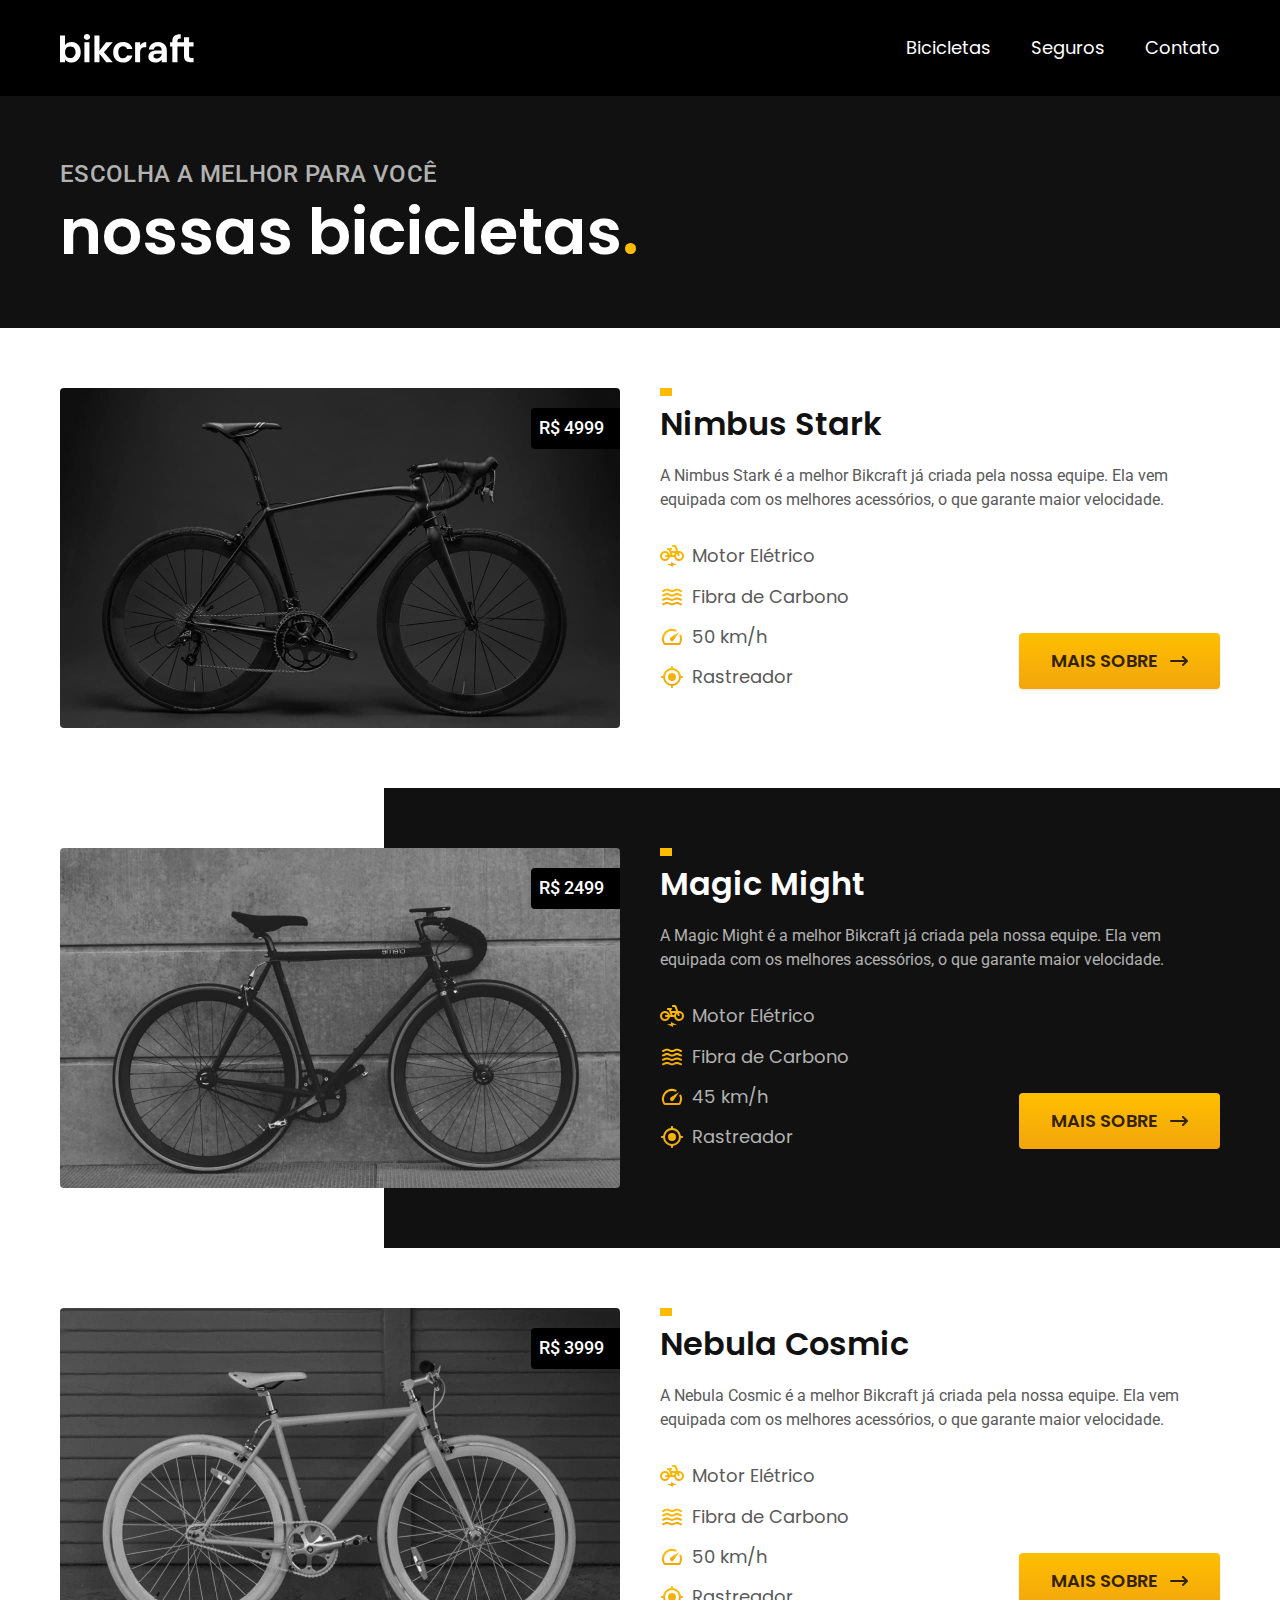
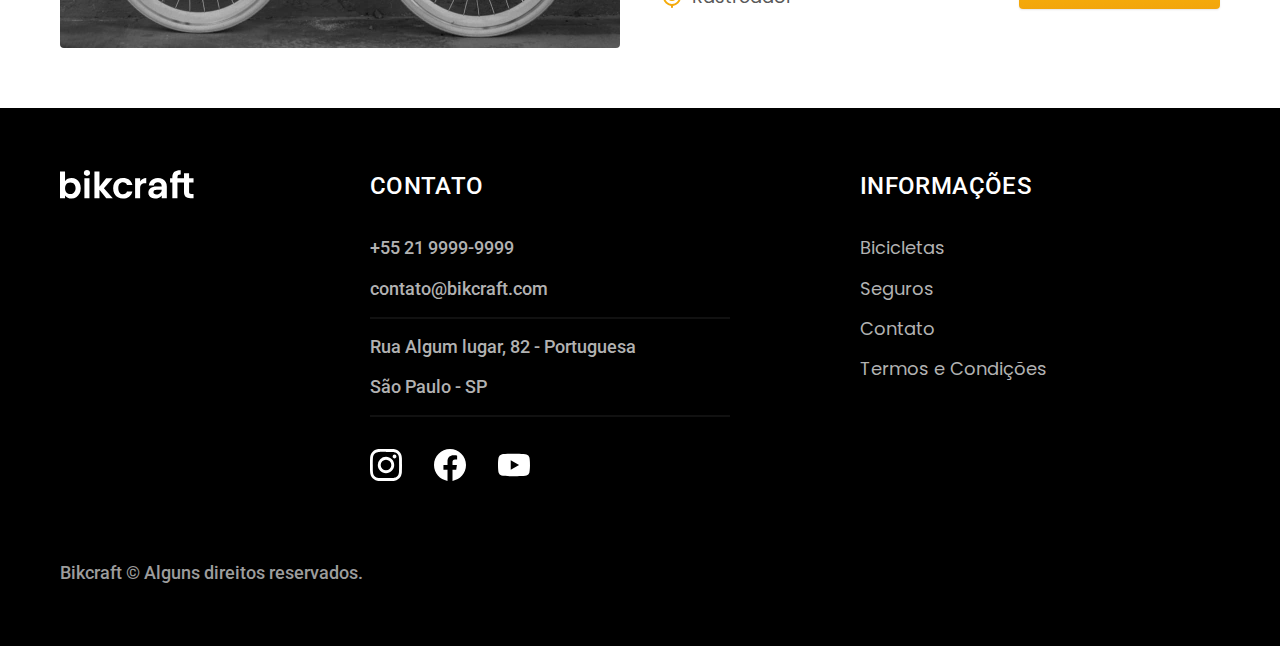
==== bicicletas.html @ 5e79c23d "bicicletas" ====
<!DOCTYPE html>
<html lang="pt-br">

<head>
  <meta charset="UTF-8">
  <meta name="viewport" content="width=device-width, initial-scale=1.0">

  <title>Bicicletas | Bikcraft</title>
  <meta name="description" content="Bicicletas.">

  <link rel="stylesheet" href="./css/style.css">

  <link rel="preconnect" href="https://fonts.googleapis.com">
  <link rel="preconnect" href="https://fonts.gstatic.com" crossorigin>
  <link href="https://fonts.googleapis.com/css2?family=Merriweather:ital,wght@1,900&family=Poppins:wght@400;600&family=Roboto:wght@400;500&display=swap" rel="stylesheet">
</head>

<body id="bicicletas">
  <header class="header-bg">
    <div class="header container">
      <a href="./">
        <img src="./img/bikcraft.svg" alt="Bikcraft">
      </a>

      <nav aria-label="primaria">
        <ul class="header-menu font-1-m cor-0">
          <li><a href="./bicicletas.html">Bicicletas</a></li>
          <li><a href="./seguros.html">Seguros</a></li>
          <li><a href="./contato.html">Contato</a></li>
        </ul>
      </nav>
    </div>
  </header>

  <main>
    <div class="titulo-bg">
      <div class="titulo container">
        <p class="font-2-l-b cor-5">Escolha a melhor para você</p>
        <h1 class="font-1-xxl cor-0">nossas bicicletas<span class="cor-p1">.</span></h1>
      </div>
    </div>

    <div class="bicicletas container">
      <div class="bicicletas-imagem">
        <img src="./img/bicicletas/nimbus.jpg" alt="Bicicleta Preta">
        <span class="font-2-m cor-0">R$ 4999</span>
      </div>
      <div class="bicicletas-conteudo">
        <h2 class="font-1-xl">Nimbus Stark</h2>
        <p class="font-2-s cor-8">A Nimbus Stark é a melhor Bikcraft já criada pela nossa equipe. Ela vem equipada com os melhores acessórios, o que garante maior velocidade.</p>
        <ul class="font-1-m cor-8">
          <li>
            <img src="./img/icones/eletrica.svg" alt="">
            Motor Elétrico
          </li>
          <li>
            <img src="./img/icones/carbono.svg" alt="">
            Fibra de Carbono
          </li>
          <li>
            <img src="./img/icones/velocidade.svg" alt="">
            50 km/h
          </li>
          <li>
            <img src="./img/icones/rastreador.svg" alt="">
            Rastreador
          </li>
        </ul>
        <a class="botao seta" href="./bicicletas/nimbus.html">Mais sobre</a>
      </div>
    </div>

    <div class="bicicletas-bg">
      <div class="bicicletas container">
        <div class="bicicletas-imagem">
          <img src="./img/bicicletas/magic.jpg" alt="Bicicleta Preta">
          <span class="font-2-m cor-0">R$ 2499</span>
        </div>
        <div class="bicicletas-conteudo">
          <h2 class="font-1-xl cor-0">Magic Might</h2>
          <p class="font-2-s cor-5">A Magic Might é a melhor Bikcraft já criada pela nossa equipe. Ela vem equipada com os melhores acessórios, o que garante maior velocidade.</p>
          <ul class="font-1-m cor-5">
            <li>
              <img src="./img/icones/eletrica.svg" alt="">
              Motor Elétrico
            </li>
            <li>
              <img src="./img/icones/carbono.svg" alt="">
              Fibra de Carbono
            </li>
            <li>
              <img src="./img/icones/velocidade.svg" alt="">
              45 km/h
            </li>
            <li>
              <img src="./img/icones/rastreador.svg" alt="">
              Rastreador
            </li>
          </ul>
          <a class="botao seta" href="./bicicletas/magic.html">Mais sobre</a>
        </div>
      </div>
    </div>

    <div class="bicicletas container">
      <div class="bicicletas-imagem">
        <img src="./img/bicicletas/nebula.jpg" alt="Bicicleta Preta">
        <span class="font-2-m cor-0">R$ 3999</span>
      </div>
      <div class="bicicletas-conteudo">
        <h2 class="font-1-xl">Nebula Cosmic</h2>
        <p class="font-2-s cor-8">A Nebula Cosmic é a melhor Bikcraft já criada pela nossa equipe. Ela vem equipada com os melhores acessórios, o que garante maior velocidade.</p>
        <ul class="font-1-m cor-8">
          <li>
            <img src="./img/icones/eletrica.svg" alt="">
            Motor Elétrico
          </li>
          <li>
            <img src="./img/icones/carbono.svg" alt="">
            Fibra de Carbono
          </li>
          <li>
            <img src="./img/icones/velocidade.svg" alt="">
            50 km/h
          </li>
          <li>
            <img src="./img/icones/rastreador.svg" alt="">
            Rastreador
          </li>
        </ul>
        <a class="botao seta" href="./bicicletas/nebula.html">Mais sobre</a>
      </div>
    </div>
  </main>

  <footer class="footer-bg">
    <div class="footer container">
      <img src="./img/bikcraft.svg" alt="Bikcraft">
      <div class="footer-contato">
        <h3 class="font-2-l-b cor-0">Contato</h3>
        <ul class="font-2-m cor-5">
          <li><a href="tel:+552199999999">+55 21 9999-9999</a></li>
          <li><a href="mailto:contato@bikcraft.com">contato@bikcraft.com</a></li>
          <li>Rua Algum lugar, 82 - Portuguesa</li>
          <li>São Paulo - SP</li>
        </ul>
        <div class="footer-redes">
          <a href="./">
            <img src="./img/redes/instagram.svg" alt="Instagram">
          </a>
          <a href="./">
            <img src="./img/redes/facebook.svg" alt="Facebook">
          </a>
          <a href="./">
            <img src="./img/redes/youtube.svg" alt="Youtube">
          </a>
        </div>
      </div>
      <div class="footer-informacoes">
        <h3 class="font-2-l-b cor-0">Informações</h3>
        <nav>
          <ul class="font-1-m cor-5">
            <li><a href="./bicicletas.html">Bicicletas</a></li>
            <li><a href="./seguros.html">Seguros</a></li>
            <li><a href="./contato.html">Contato</a></li>
            <li><a href="./termos.html">Termos e Condições</a></li>
          </ul>
        </nav>
      </div>
      <p class="footer-copy font-2-m cor-6">Bikcraft © Alguns direitos reservados.</p>
    </div>
  </footer>
---- css/style.css ----
@import "./global/global.css";
@import "./utilidades/tipografia.css";
@import "./utilidades/cores.css";

@import "./global/header.css";
@import "./global/footer.css";

/* Utilidades */
@import "./utilidades/componentes.css";

/* Home */
@import "./home/introducao.css";
@import "./home/tecnologia.css";
@import "./home/parceiros.css";
@import "./home/depoimento.css";

/* Bicicletas */
@import "./bicicletas/bicicletas-lista.css";
@import "./bicicletas/bicicletas.css";

/* Seguros */
@import "./seguros/seguros.css";

/* Termos */
@import "./termos/termos.css";
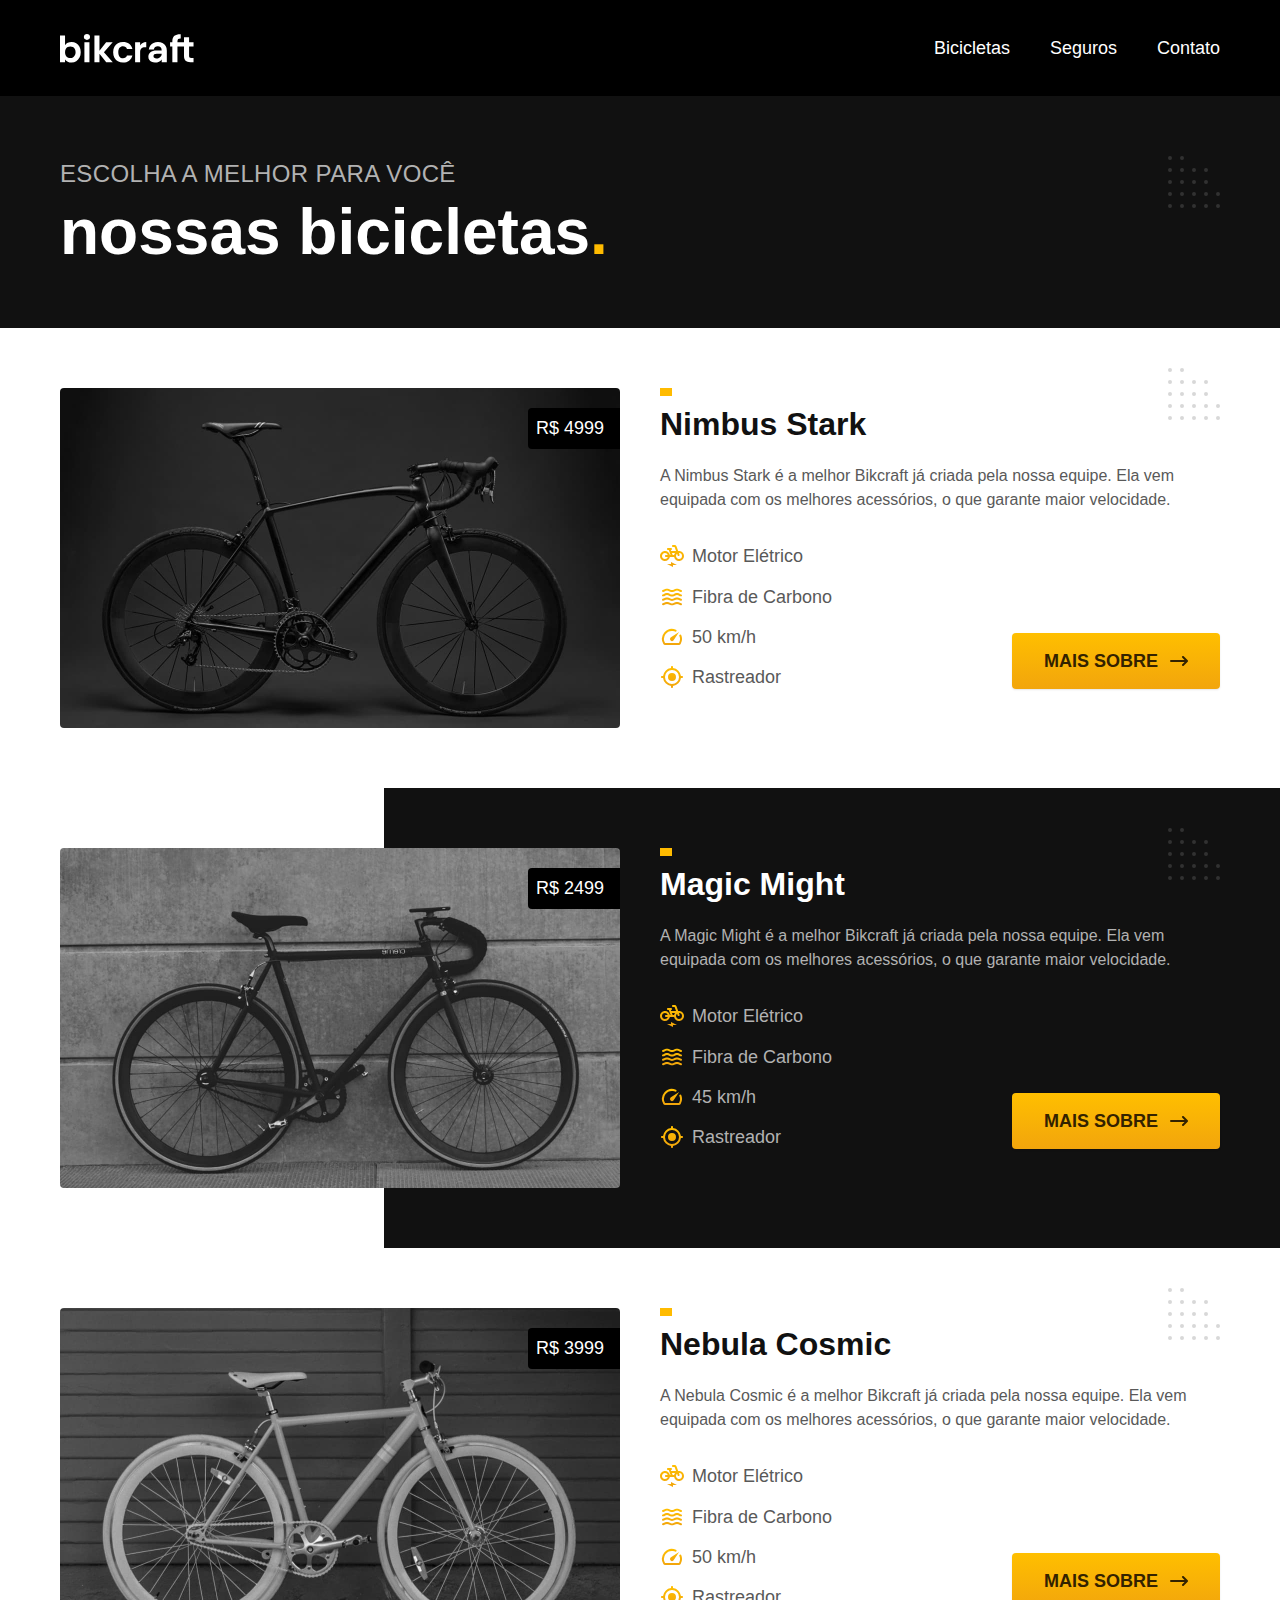
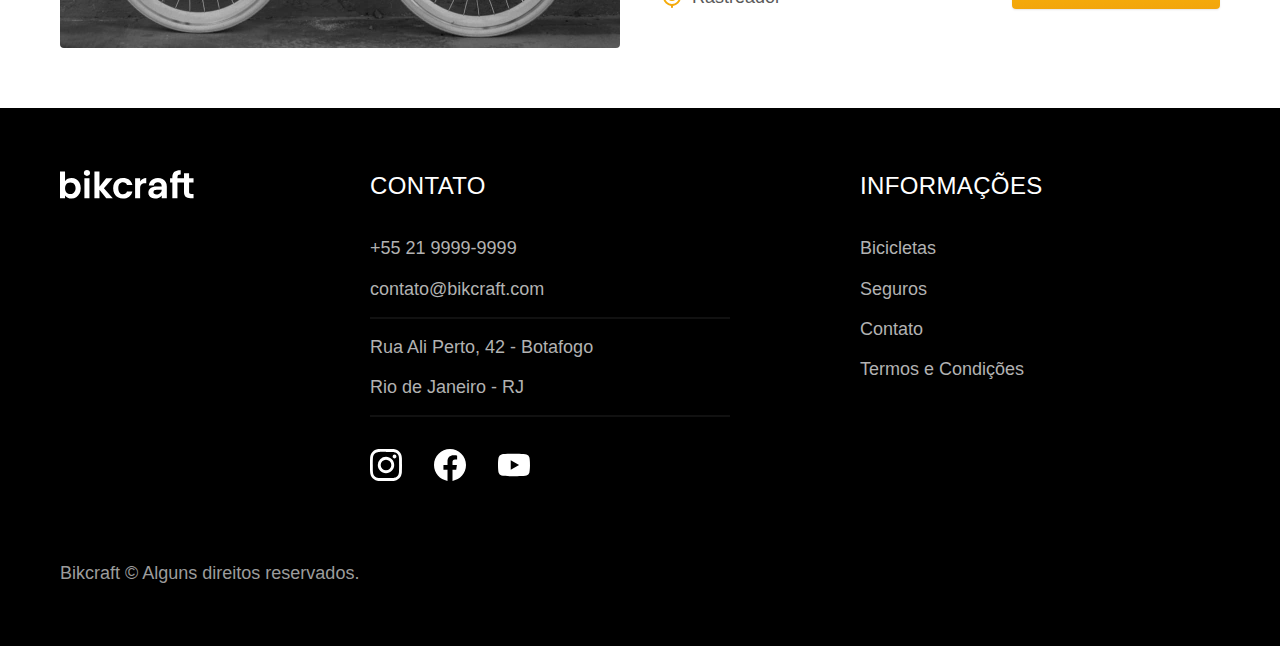
==== commit 1d06f730: "otimizações" ====
--- a/bicicletas.html
+++ b/bicicletas.html
@@ -6,13 +6,10 @@
   <meta name="viewport" content="width=device-width, initial-scale=1.0">
 
   <title>Bicicletas | Bikcraft</title>
-  <meta name="description" content="Bicicletas.">
+  <meta name="description" content="Bicicletas">
 
+  <link rel="preload" href="./css/style.css" as="style">
   <link rel="stylesheet" href="./css/style.css">
-
-  <link rel="preconnect" href="https://fonts.googleapis.com">
-  <link rel="preconnect" href="https://fonts.gstatic.com" crossorigin>
-  <link href="https://fonts.googleapis.com/css2?family=Merriweather:ital,wght@1,900&family=Poppins:wght@400;600&family=Roboto:wght@400;500&display=swap" rel="stylesheet">
 </head>
 
 <body id="bicicletas">
@@ -42,7 +39,7 @@
 
     <div class="bicicletas container">
       <div class="bicicletas-imagem">
-        <img src="./img/bicicletas/nimbus.jpg" alt="Bicicleta Preta">
+        <img src="./img/bicicletas/nimbus.jpg" alt="Bicicleta preta">
         <span class="font-2-m cor-0">R$ 4999</span>
       </div>
       <div class="bicicletas-conteudo">
@@ -66,14 +63,14 @@
             Rastreador
           </li>
         </ul>
-        <a class="botao seta" href="./bicicletas/nimbus.html">Mais sobre</a>
+        <a class="botao seta" href="./bicicletas/nimbus.html">Mais Sobre</a>
       </div>
     </div>
 
     <div class="bicicletas-bg">
       <div class="bicicletas container">
         <div class="bicicletas-imagem">
-          <img src="./img/bicicletas/magic.jpg" alt="Bicicleta Preta">
+          <img src="./img/bicicletas/magic.jpg" alt="Bicicleta preta">
           <span class="font-2-m cor-0">R$ 2499</span>
         </div>
         <div class="bicicletas-conteudo">
@@ -97,14 +94,14 @@
               Rastreador
             </li>
           </ul>
-          <a class="botao seta" href="./bicicletas/magic.html">Mais sobre</a>
+          <a class="botao seta" href="./bicicletas/magic.html">Mais Sobre</a>
         </div>
       </div>
     </div>
 
     <div class="bicicletas container">
       <div class="bicicletas-imagem">
-        <img src="./img/bicicletas/nebula.jpg" alt="Bicicleta Preta">
+        <img src="./img/bicicletas/nebula.jpg" alt="Bicicleta preta">
         <span class="font-2-m cor-0">R$ 3999</span>
       </div>
       <div class="bicicletas-conteudo">
@@ -128,9 +125,10 @@
             Rastreador
           </li>
         </ul>
-        <a class="botao seta" href="./bicicletas/nebula.html">Mais sobre</a>
+        <a class="botao seta" href="./bicicletas/nebula.html">Mais Sobre</a>
       </div>
     </div>
+
   </main>
 
   <footer class="footer-bg">
@@ -141,8 +139,8 @@
         <ul class="font-2-m cor-5">
           <li><a href="tel:+552199999999">+55 21 9999-9999</a></li>
           <li><a href="mailto:contato@bikcraft.com">contato@bikcraft.com</a></li>
-          <li>Rua Algum lugar, 82 - Portuguesa</li>
-          <li>São Paulo - SP</li>
+          <li>Rua Ali Perto, 42 - Botafogo</li>
+          <li>Rio de Janeiro - RJ</li>
         </ul>
         <div class="footer-redes">
           <a href="./">
@@ -169,4 +167,7 @@
       </div>
       <p class="footer-copy font-2-m cor-6">Bikcraft © Alguns direitos reservados.</p>
     </div>
-  </footer>+  </footer>
+</body>
+
+</html>--- a/css/style.css
+++ b/css/style.css
@@ -7,6 +7,7 @@
 
 /* Utilidades */
 @import "./utilidades/componentes.css";
+@import "./utilidades/formulario.css";
 
 /* Home */
 @import "./home/introducao.css";
@@ -18,8 +19,21 @@
 @import "./bicicletas/bicicletas-lista.css";
 @import "./bicicletas/bicicletas.css";
 
+/* Bicicleta */
+@import "./bicicleta/bicicleta.css";
+@import "./bicicleta/seguro.css";
+
 /* Seguros */
 @import "./seguros/seguros.css";
+@import "./seguros/vantagens.css";
+@import "./seguros/perguntas.css";
+
+/* Contato */
+@import "./contato/contato.css";
+@import "./contato/lojas.css";
+
+/* Orçamento */
+@import "./orcamento/orcamento.css";
 
 /* Termos */
 @import "./termos/termos.css";
--- a/css/style.css
+++ b/css/style.css
@@ -7,6 +7,7 @@
 
 /* Utilidades */
 @import "./utilidades/componentes.css";
+@import "./utilidades/formulario.css";
 
 /* Home */
 @import "./home/introducao.css";
@@ -18,8 +19,21 @@
 @import "./bicicletas/bicicletas-lista.css";
 @import "./bicicletas/bicicletas.css";
 
+/* Bicicleta */
+@import "./bicicleta/bicicleta.css";
+@import "./bicicleta/seguro.css";
+
 /* Seguros */
 @import "./seguros/seguros.css";
+@import "./seguros/vantagens.css";
+@import "./seguros/perguntas.css";
+
+/* Contato */
+@import "./contato/contato.css";
+@import "./contato/lojas.css";
+
+/* Orçamento */
+@import "./orcamento/orcamento.css";
 
 /* Termos */
 @import "./termos/termos.css";
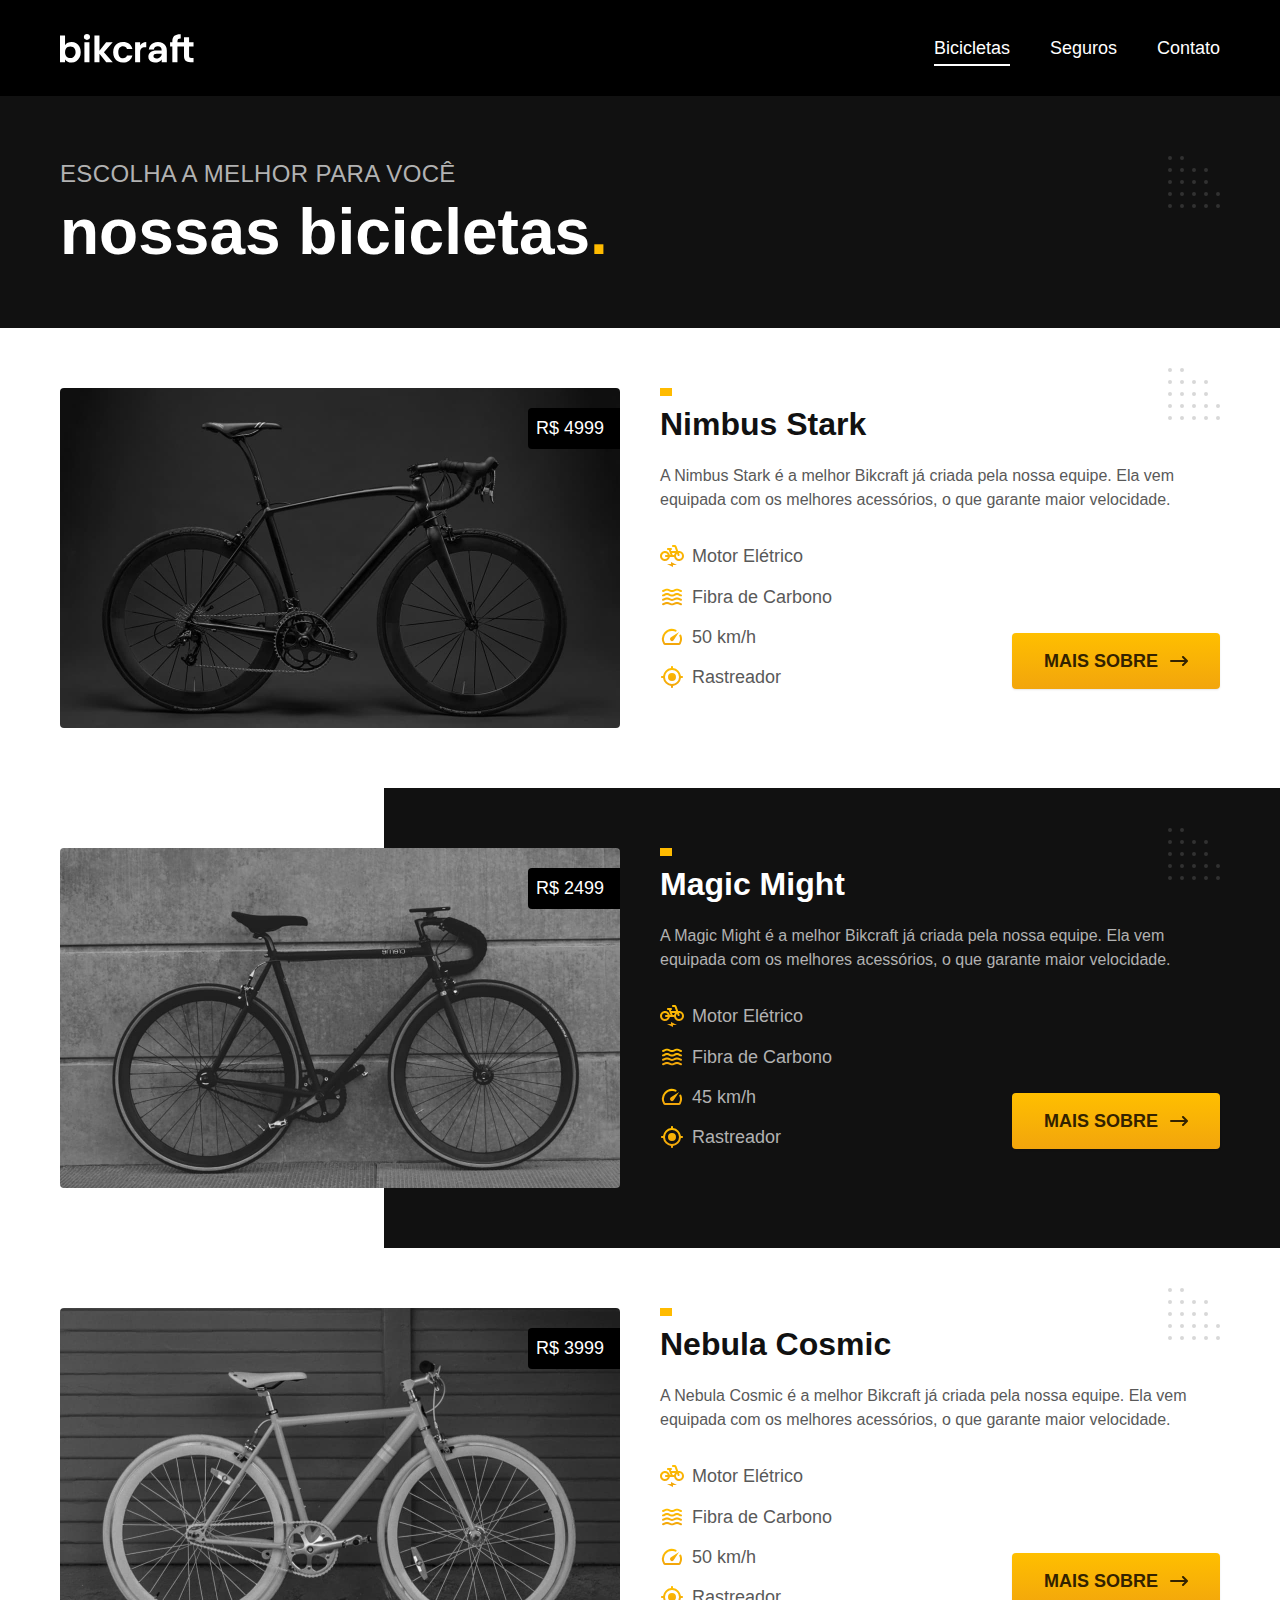
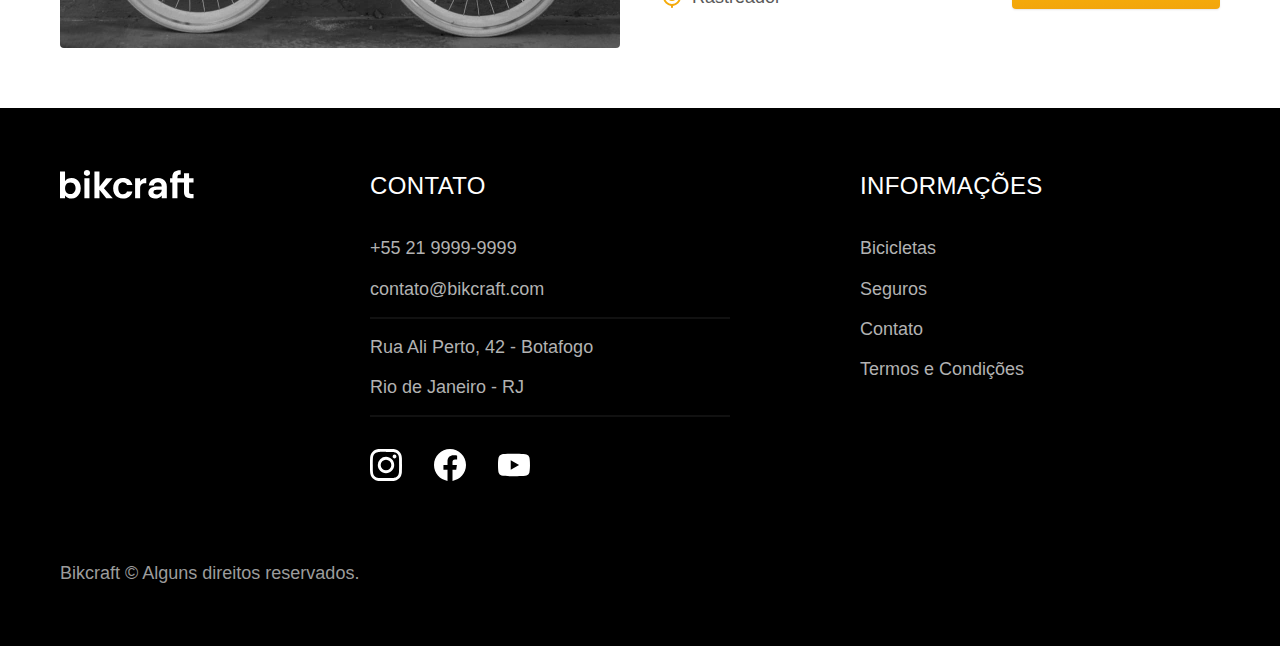
==== commit b73d0d89: "Menu ativo" ====
--- a/bicicletas.html
+++ b/bicicletas.html
@@ -168,6 +168,7 @@
       <p class="footer-copy font-2-m cor-6">Bikcraft © Alguns direitos reservados.</p>
     </div>
   </footer>
+  <script src="./js/script.js"></script>
 </body>
 
 </html>